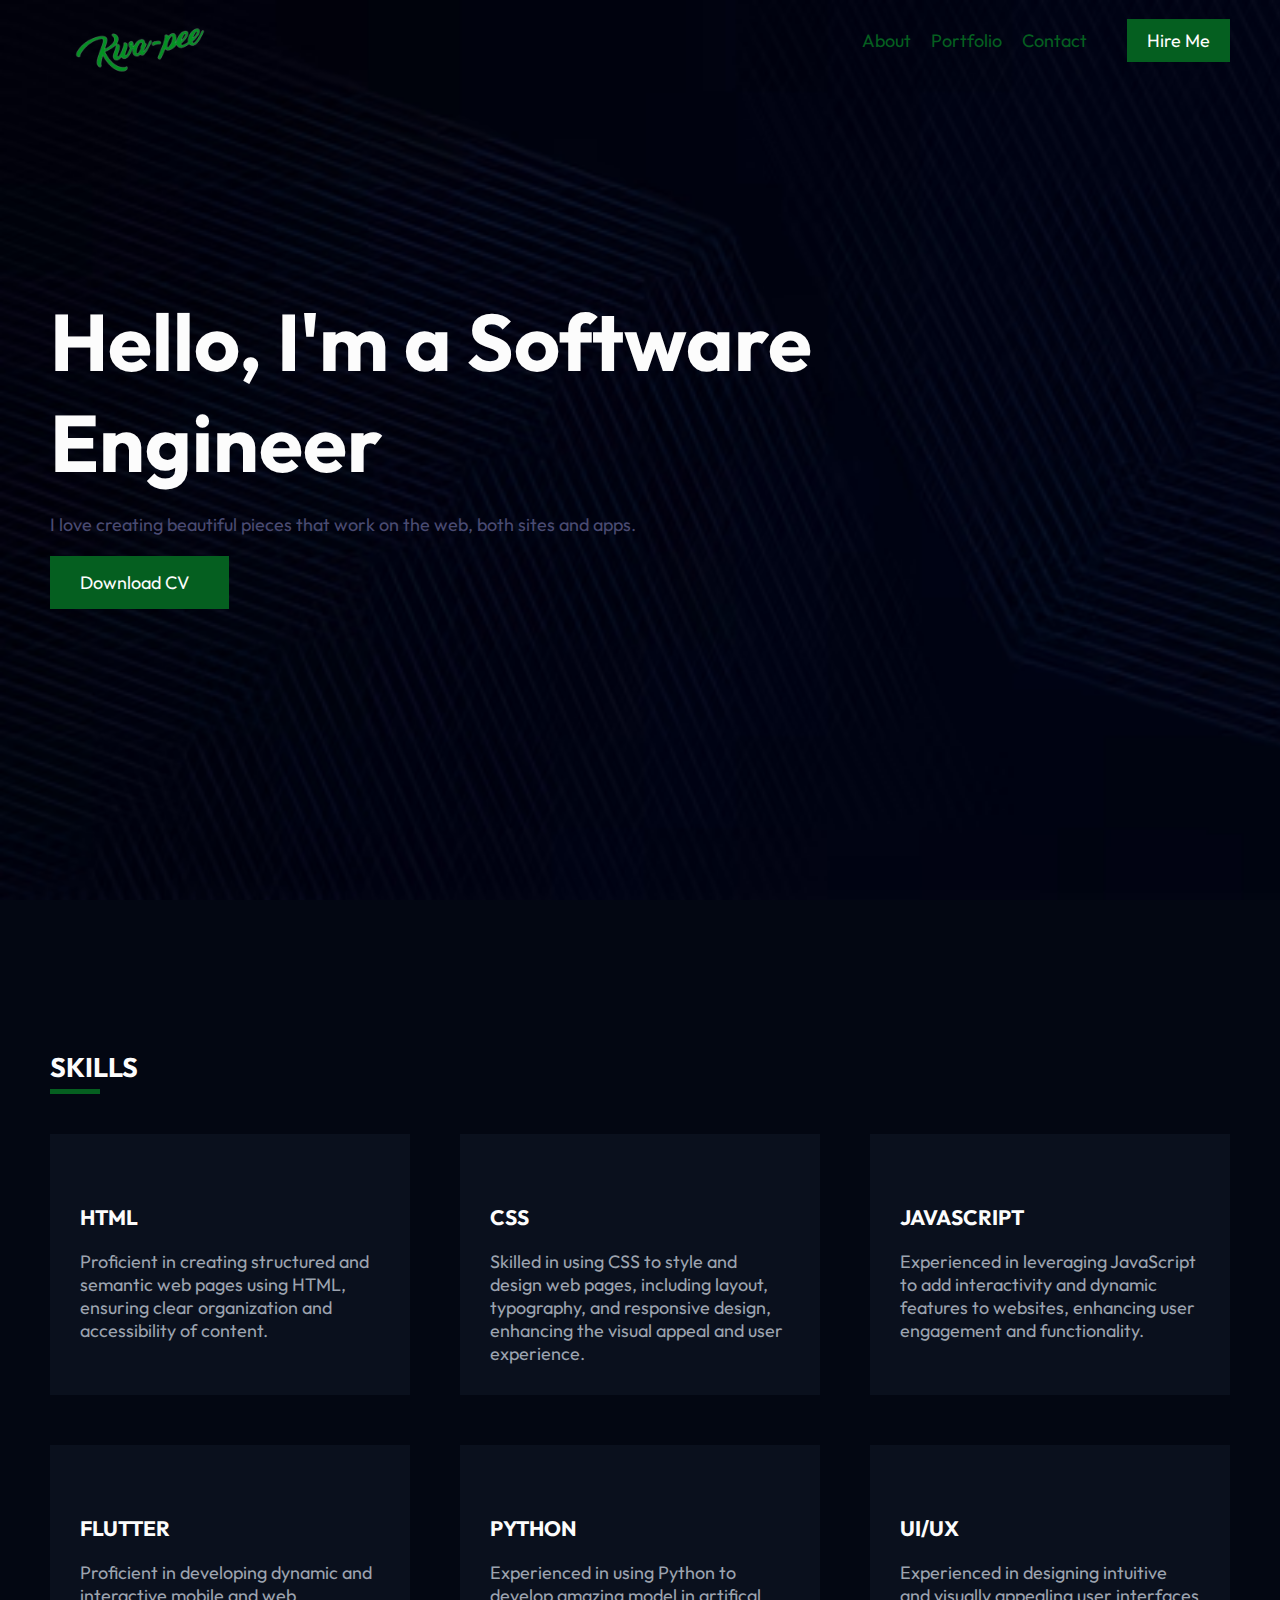
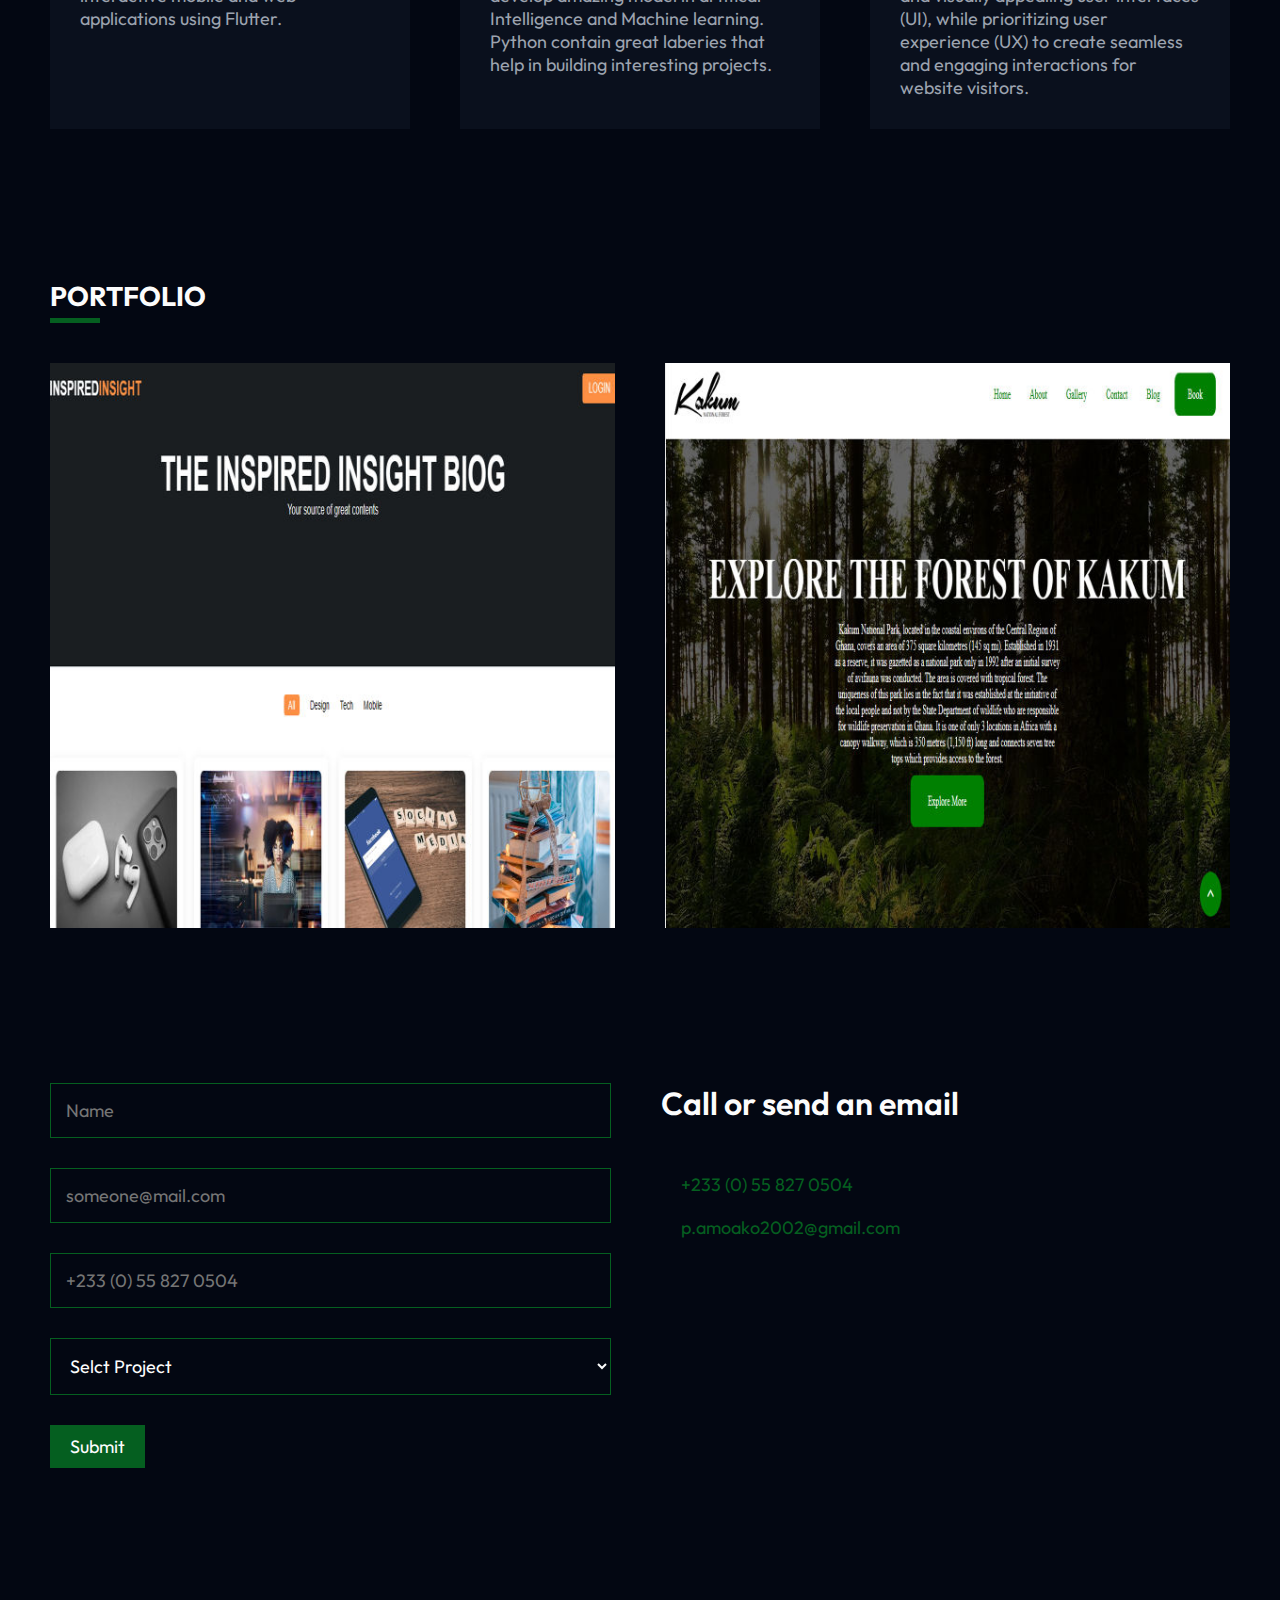
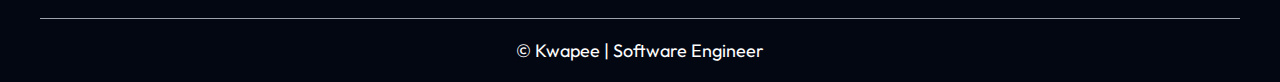
==== index.html @ c7f82cda "initial commit" ====
<!DOCTYPE html>
<html lang="en">
  <head>
    <meta charset="UTF-8" />
    <meta name="viewport" content="width=device-width, initial-scale=1.0" />
    <title>Perry the Developer</title>
    <link rel="stylesheet" href="style.css" />
  </head>
  <body>
    <!-- Header Section -->
    <header class="header-section">
      <div class="header container">
        <a href="#"
          ><img src="assests/kwapee-light.png" alt="web developer" class="logo"
        /></a>
        <nav>
          <ul class="nav-items">
            <li class="nav-item">
              <a href="About.html">About</a>
            </li>
            <li class="nav-item">
              <a href="#Portfolio">Portfolio</a>
            </li>
            <li class="nav-item">
              <a href="#Contact">Contact</a>
            </li>
            <div class="header-buttons">
              <i class="lni lni-sun theme-toggle"></i>
              <a href="tel:233558270504" class="btn">Hire Me</a>
            </div>
          </ul>
        </nav>

        <i class="lni lni-menu menu-toggle"></i>
      </div>
    </header>

    <!-- Hero Section -->
    <section class="hero-section">
      <div class="hero container">
        <h1 class="hero-title">Hello, I'm a Software Engineer</h1>
        <p class="hero-description">
          I love creating beautiful pieces that work on the web, both sites and
          apps.
        </p>
        <a
          href="https://drive.google.com/file/d/1Ja8MPy42y8ei0fwzzyGLXBpsBFJYkyeW/view?usp=sharing"
          class="btn"
          >Download CV <i class="lni lni-download"></i
        ></a>
      </div>
    </section>

    <!-- Skills Section -->
    <section class="skills-section">
      <div class="skills container">
        <h2 class="section-title">SKILLS</h2>
        <div class="skill-cards">
          <div class="card">
            <i class="lni lni-html5"></i>
            <h3 class="skill-title">HTML</h3>
            <p class="skill-description">
              Proficient in creating structured and semantic web pages using
              HTML, ensuring clear organization and accessibility of content.
            </p>
          </div>
          <div class="card">
            <i class="lni lni-css3"></i>
            <h3 class="skill-title">CSS</h3>
            <p class="skill-description">
              Skilled in using CSS to style and design web pages, including
              layout, typography, and responsive design, enhancing the visual
              appeal and user experience.
            </p>
          </div>
          <div class="card">
            <i class="lni lni-javascript"></i>
            <h3 class="skill-title">JAVASCRIPT</h3>
            <p class="skill-description">
              Experienced in leveraging JavaScript to add interactivity and
              dynamic features to websites, enhancing user engagement and
              functionality.
            </p>
          </div>
          <div class="card">
            <i class="lni lni-flutter"></i>
            <h3 class="skill-title">FLUTTER</h3>
            <p class="skill-description">
              Proficient in developing dynamic and interactive mobile and web
              applications using Flutter.
            </p>
          </div>
          <div class="card">
            <i class="lni lni-python"></i>
            <h3 class="skill-title">PYTHON</h3>
            <p class="skill-description">
              Experienced in using Python to develop amazing model in artifical
              Intelligence and Machine learning. Python contain great laberies
              that help in building interesting projects.
            </p>
          </div>
          <div class="card">
            <i class="lni lni-ux"></i>
            <h3 class="skill-title">UI/UX</h3>
            <p class="skill-description">
              Experienced in designing intuitive and visually appealing user
              interfaces (UI), while prioritizing user experience (UX) to create
              seamless and engaging interactions for website visitors.
            </p>
          </div>
        </div>
      </div>
    </section>

    <!-- Portfolio Section -->
    <section class="portfolio-section" id="Portfolio">
      <div class="portfolio container">
        <h2 class="section-title">PORTFOLIO</h2>
        <div class="portfolio-items">
          <div class="portfolio-item">
            <img src="assests/blog.jpg" />
            <div class="portfolio-detail">
              <p class="item-name">Blog Website</p>
              <p class="item-description">
                The Inspired Insight Blog is my maiden project after finishing
                my Software egineering program. It contains contents from tech,
                design and mobile with indepth description of the chosen topic
                in each feild.
              </p>
              <a href="https://kwapee.github.io/Blog/" target="_blank"
                >Check it out <i class="lni lni-arrow-right"></i
              ></a>
            </div>
          </div>

          <div class="portfolio-item">
            <img src="assests/kakum.jpg" />
            <div class="portfolio-detail">
              <p class="item-name">Tourist Site Website</p>
              <p class="item-description">
                Kakum National Park, located in the coastal environs of the
                Central Region of Ghana, covers an area of 375 square kilometres
                (145 sq mi). Established in 1931 as a reserve, it was gazetted
                as a national park only in 1992 after an initial survey of
                avifauna was conducted. The area is covered with tropical
                forest.
              </p>
              <a href="https://kwapee.github.io/project/" target="_blank"
                >Check it out <i class="lni lni-arrow-right"></i
              ></a>
            </div>
          </div>
    </section>

    <!-- Contact Section -->
    <section class="contact-section" id="Contact">
      <div class="contact container">
        <form action="#" class="contact-form">
          <input type="text" placeholder="Name" />
          <input type="email" placeholder="someone@mail.com" />
          <input type="tel" placeholder="+233 (0) 55 827 0504" />
          <select>
            <option disabled selected>Selct Project</option>
            <option value="webdev">Website Development</option>
            <option value="mobdev">Mobile App Development</option>
            <option value="consult">Consultation</option>
            <option value="enquiry">General Enquiry</option>
          </select>
          <button class="btn">Submit</button>
        </form>
        <div class="contact-details">
          <p>Call or send an email</p>
          <div class="phone">
            <i class="lni lni-phone"></i>
            <div class="phone-numbers">
              <a href="tel:233558270504">+233 (0) 55 827 0504</a>
            </div>
          </div>
          <div class="email">
            <i class="lni lni-envelope"></i>
            <a href="mailto:p.amoako2002@gmail.com">p.amoako2002@gmail.com</a>
          </div>
        </div>
      </div>
    </section>

    <footer class="footer-section">
      <div class="footer container">
        <p class="footer-text">&copy; Kwapee | Software Engineer</p>
      </div>
    </footer>

    <script>
      // Menu Toggle
      let menuBtn = document.querySelector(".menu-toggle");
      let navMenu = document.querySelector("nav");

      menuBtn.addEventListener("click", () => {
        if (!navMenu.classList.contains("open")) {
          navMenu.classList.add("open");
          menuBtn.classList.remove("lni-menu");
          menuBtn.classList.add("lni-close");
        } else {
          navMenu.classList.remove("open");
          menuBtn.classList.remove("lni-close");
          menuBtn.classList.add("lni-menu");
        }
      });

      let logo = document.querySelector(".logo");

      let themeBtn = document.querySelector(".theme-toggle");

      themeBtn.addEventListener("click", () => {
        if (!document.body.classList.contains("light")) {
          document.body.classList.add("light");
          logo.src = "assests/kwapee-dark-min.png";
          localStorage.setItem("theme", "light");
        } else {
          document.body.classList.remove("light");
          logo.src = "assests/kwapee-light.png";
          localStorage.removeItem("theme");
        }
      });

      theme = localStorage.getItem("theme");
      if (theme) {
        document.body.classList.add("light");
        logo.src = "assests/kwapee-dark-min.png";
        localStorage.setItem("theme", "light");
      }
    </script>
  </body>
</html>
---- style.css ----
@import url("https://fonts.googleapis.com/css2?family=Outfit:wght@100..900&display=swap");
@import url("https://cdn.lineicons.com/4.0/lineicons.css");

* {
  margin: 0;
  padding: 0;
  outline: 0;
  box-sizing: border-box;
}

:root {
  --clr-dark: #030712;
  --clr-m-dark: #0a101d;
  --clr-m2-dark: rgba(10, 16, 29, 0.938);
  --clr-light: #fcfcfc;
  --clr-m-light: #9ca3af;
  --clr-gray: #4a4b72;
  --clr-rose:#055f20;
  --bg-image: url("assests/bg.avif");
}

body {
  background: var(--clr-dark);
  color: var(--clr-light);
}

body.light {
  --clr-light: #030712;
  --clr-m-light: #0a101d;
  --clr-m2-dark: rgba(175, 184, 204, 0.938);
  --clr-dark: #fcfcfc;
  --clr-m-dark: #d7dadf;
  --clr-gray: #4a4b72;
  --clr-rose: #055f20;
  --bg-image: url("assests/bg-light.jpg");
}

body,
input,
button,
select {
  font-size: 1.125rem;
  font-family: "Outfit", sans-serif;
}

button {
  cursor: pointer;
  border: none;
}

.container {
  max-width: 1200px;
  margin: 0 auto;
  padding: 0 10px;
}

a {
  text-decoration: none;
  color: var(--clr-rose);
  display: flex;
  align-items: center;
}

.btn {
  padding: 10px 20px;
  background-color: var(--clr-rose);
  color: #fcfcfc;
}

a i,
.btn i {
  margin-left: 10px;
  transition: 0.2s;
}

a:hover i {
  margin-left: 15px;
}

section {
  margin-bottom: 150px;
}

/* Header Style */
.header {
  display: flex;
  align-items: center;
  justify-content: space-between;
  height: 80px;
}

.logo {
    margin-top: 35px;
  width: 200px;
}

.nav-items {
  list-style: none;
  display: flex;
  justify-content: center;
  align-items: center;
  gap: 20px;
}

.header-buttons {
  display: flex;
  align-items: center;
  gap: 20px;
}

.menu-toggle,
.theme-toggle {
  cursor: pointer;
}

.menu-toggle {
  display: none;
}

/* Hero Style */

.hero {
  height: 100dvh;
  display: flex;
  flex-direction: column;
  justify-content: center;
  align-items: flex-start;
  gap: 20px;
  margin-top: -80px;
}

.hero-section {
  background-image: var(--bg-image);
  background-size: cover;
}

.hero .btn {
  padding: 15px 30px;
}

.hero-title {
  font-size: 5rem;
  max-width: 15ch;
}

.hero-description {
  color: var(--clr-gray);
}

.section-title {
  position: relative;
  margin-bottom: 50px;
}
.section-title::after {
  position: absolute;
  content: "";
  height: 5px;
  width: 50px;
  background-color: var(--clr-rose);
  bottom: -10px;
  left: 0;
}

.skill-cards {
  display: grid;
  grid-template-columns: 1fr 1fr 1fr;
  gap: 50px;
}

.card {
  background-color: var(--clr-m-dark);
  padding: 30px;
  display: flex;
  flex-direction: column;
  gap: 20px;
}

.card i {
  font-size: 3rem;
  color: var(--clr-rose);
  margin-top: 20px;
}

.skill-description {
  color: var(--clr-m-light);
}

/* Portfolio Style */

.portfolio-items {
  display: grid;
  grid-template-columns: 1fr 1fr;
  gap: 50px;
}

.portfolio-item {
  position: relative;
  overflow: hidden;
}

.portfolio-item img {
  width: 100%;
}

.portfolio-detail {
  position: absolute;
  bottom: -100%;
  left: 0;
  width: 100%;
  height: 100%;
  display: flex;
  flex-direction: column;
  justify-content: center;
  gap: 20px;
  padding: 50px;
  background-color: var(--clr-m2-dark);
  color: var(--clr-light);
  overflow: hidden;
  transition: 0.5s;
}

.portfolio-item:hover .portfolio-detail {
  bottom: 0;
}

.portfolio-detail .item-name {
  font-size: 3rem;
  font-weight: 800;
}

/* Contact Form Style */

.contact {
  display: flex;
  gap: 50px;
}

.contact > * {
  flex-grow: 1;
}

.contact-form {
  display: flex;
  flex-direction: column;
  align-items: flex-start;
  gap: 30px;
}

.contact-form input,
.contact-form select {
  padding: 15px;
  border: 1px solid var(--clr-rose);
  background-color: transparent;
  color: var(--clr-light);
  width: 100%;
}

.contact-form select option {
  background-color: var(--clr-dark);
}

.contact-details .phone,
.contact-details .email {
  display: flex;
  justify-content: flex-start;
  align-items: start;
  gap: 20px;
  margin-bottom: 20px;
}

.contact-details p {
  font-size: 2rem;
  font-weight: 600;
  margin-bottom: 50px;
}

.contact-details i {
  font-size: 1.5rem;
}

/* Footer Style */
.footer {
  border-top: 1px solid var(--clr-m-light);
  padding-top: 20px;
  padding-bottom: 20px;
}

.footer-text {
  text-align: center;
}

/* RESPONSIVE */

@media screen and (max-width: 768px) {
  .hero-title {
    font-size: 3rem;
  }

  .skill-cards {
    grid-template-columns: 1fr 1fr;
  }

  .contact {
    flex-direction: column;
  }
}

@media screen and (max-width: 640px) {
  .container {
    width: 100%;
  }

  .menu-toggle {
    display: block;
  }

  nav {
    display: none;
    position: absolute;
    top: 80px;
    left: 0;
    width: 100%;
    background-color: var(--clr-dark);
    height: 100%;
    padding-top: 100px;
  }

  nav.open {
    display: block;
  }

  .nav-items {
    flex-direction: column;
  }

  .header-buttons {
    flex-direction: column-reverse;
  }

  .hero-title {
    font-size: 1.5rem;
  }

  .skill-cards {
    grid-template-columns: 1fr;
  }

  .portfolio-items {
    grid-template-columns: 1fr;
  }
}
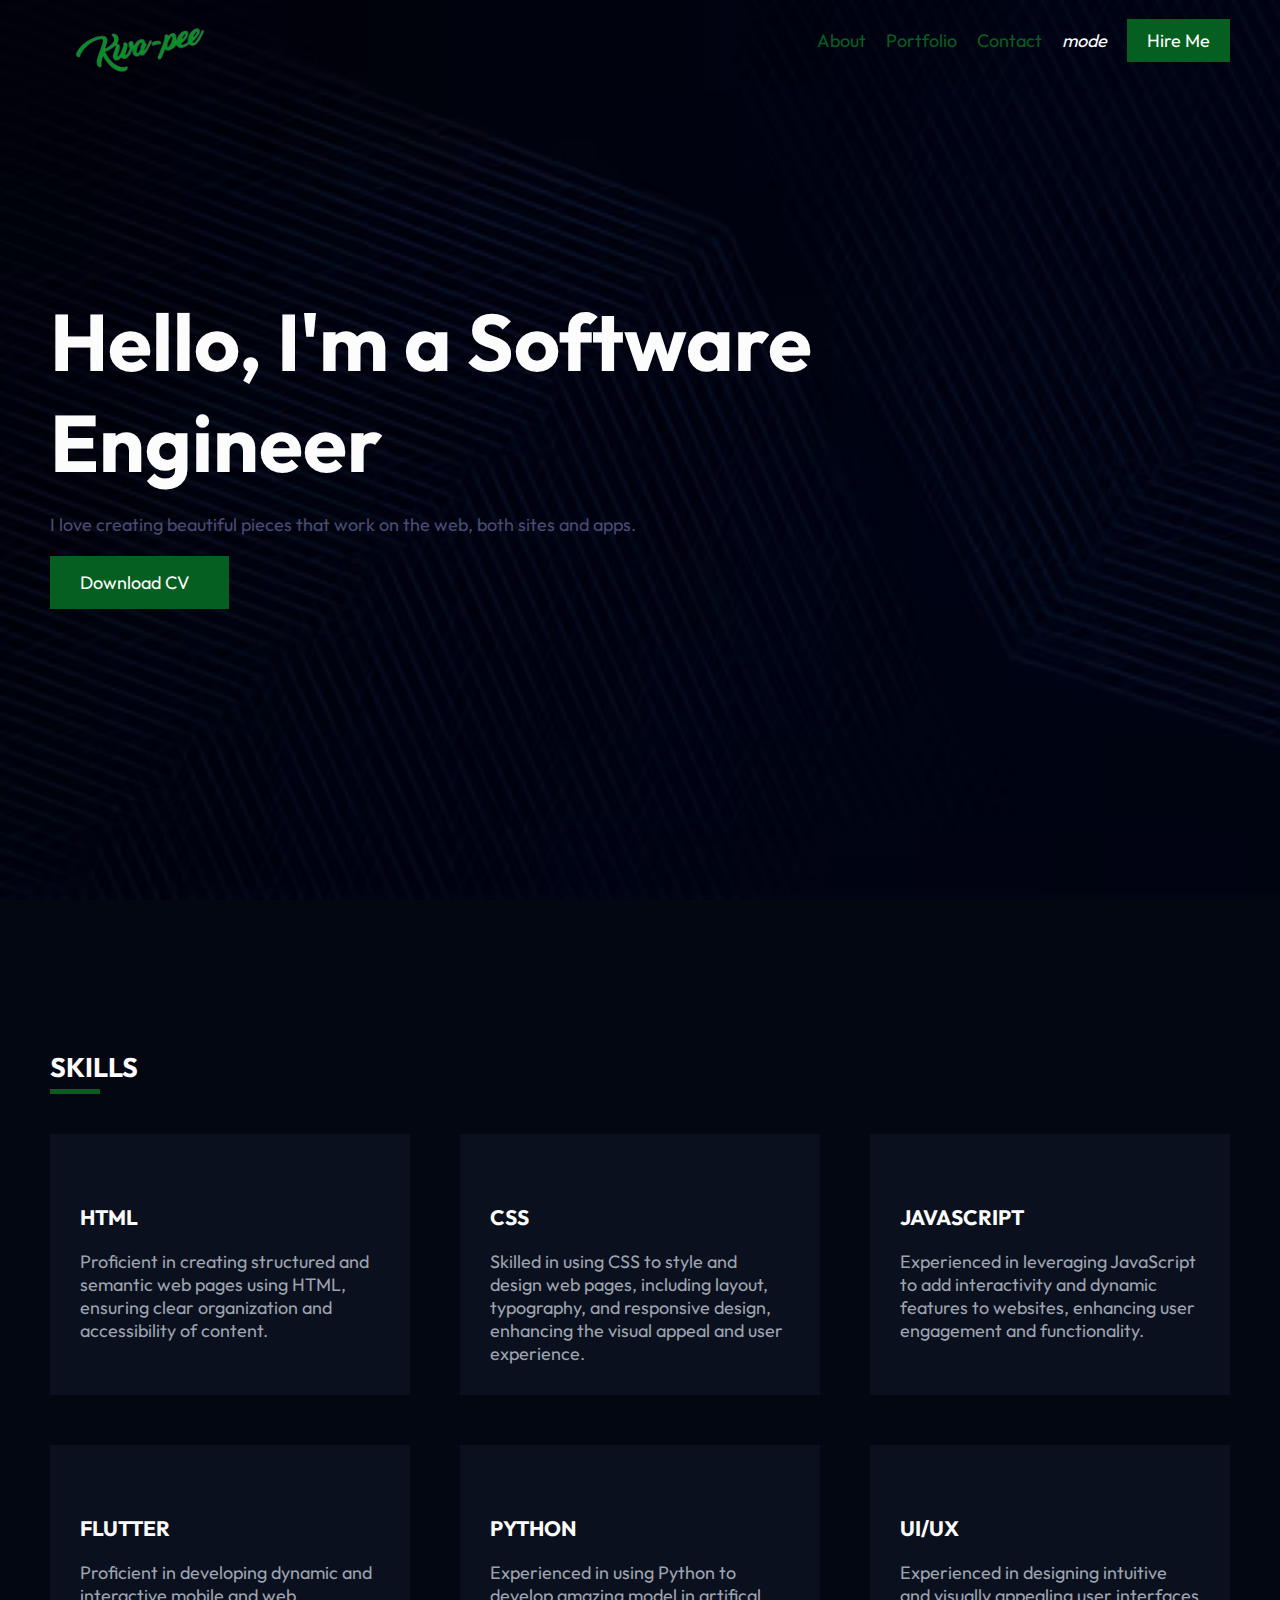
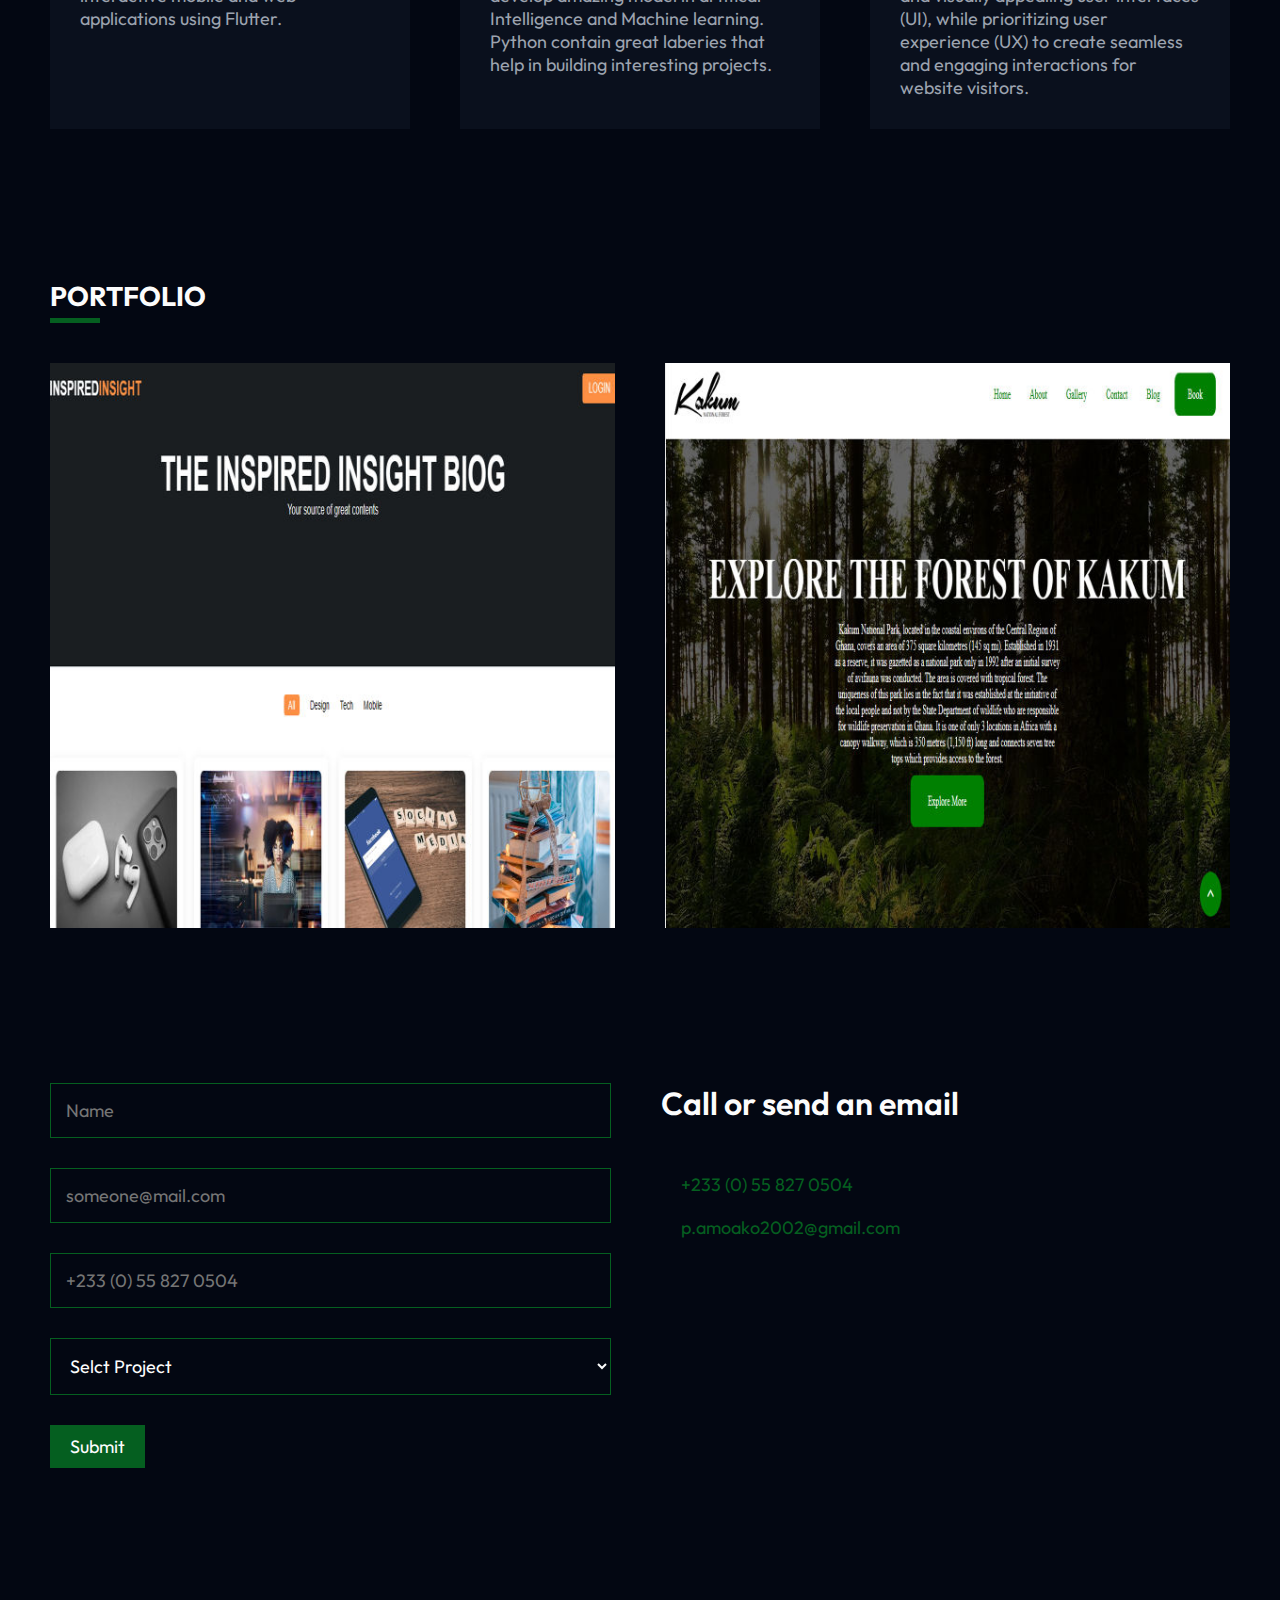
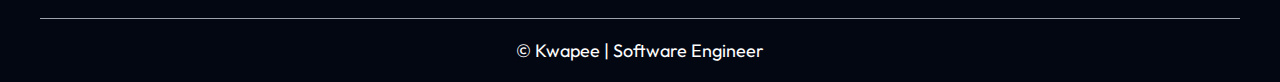
==== commit cf38779a: "update" ====
--- a/index.html
+++ b/index.html
@@ -25,7 +25,7 @@
               <a href="#Contact">Contact</a>
             </li>
             <div class="header-buttons">
-              <i class="lni lni-sun theme-toggle"></i>
+              <i class="lni lni-sun theme-toggle">mode</i>
               <a href="tel:233558270504" class="btn">Hire Me</a>
             </div>
           </ul>
@@ -140,9 +140,7 @@
               <p class="item-description">
                 Kakum National Park, located in the coastal environs of the
                 Central Region of Ghana, covers an area of 375 square kilometres
-                (145 sq mi). Established in 1931 as a reserve, it was gazetted
-                as a national park only in 1992 after an initial survey of
-                avifauna was conducted. The area is covered with tropical
+                (145 sq mi). The area is covered with tropical
                 forest.
               </p>
               <a href="https://kwapee.github.io/project/" target="_blank"
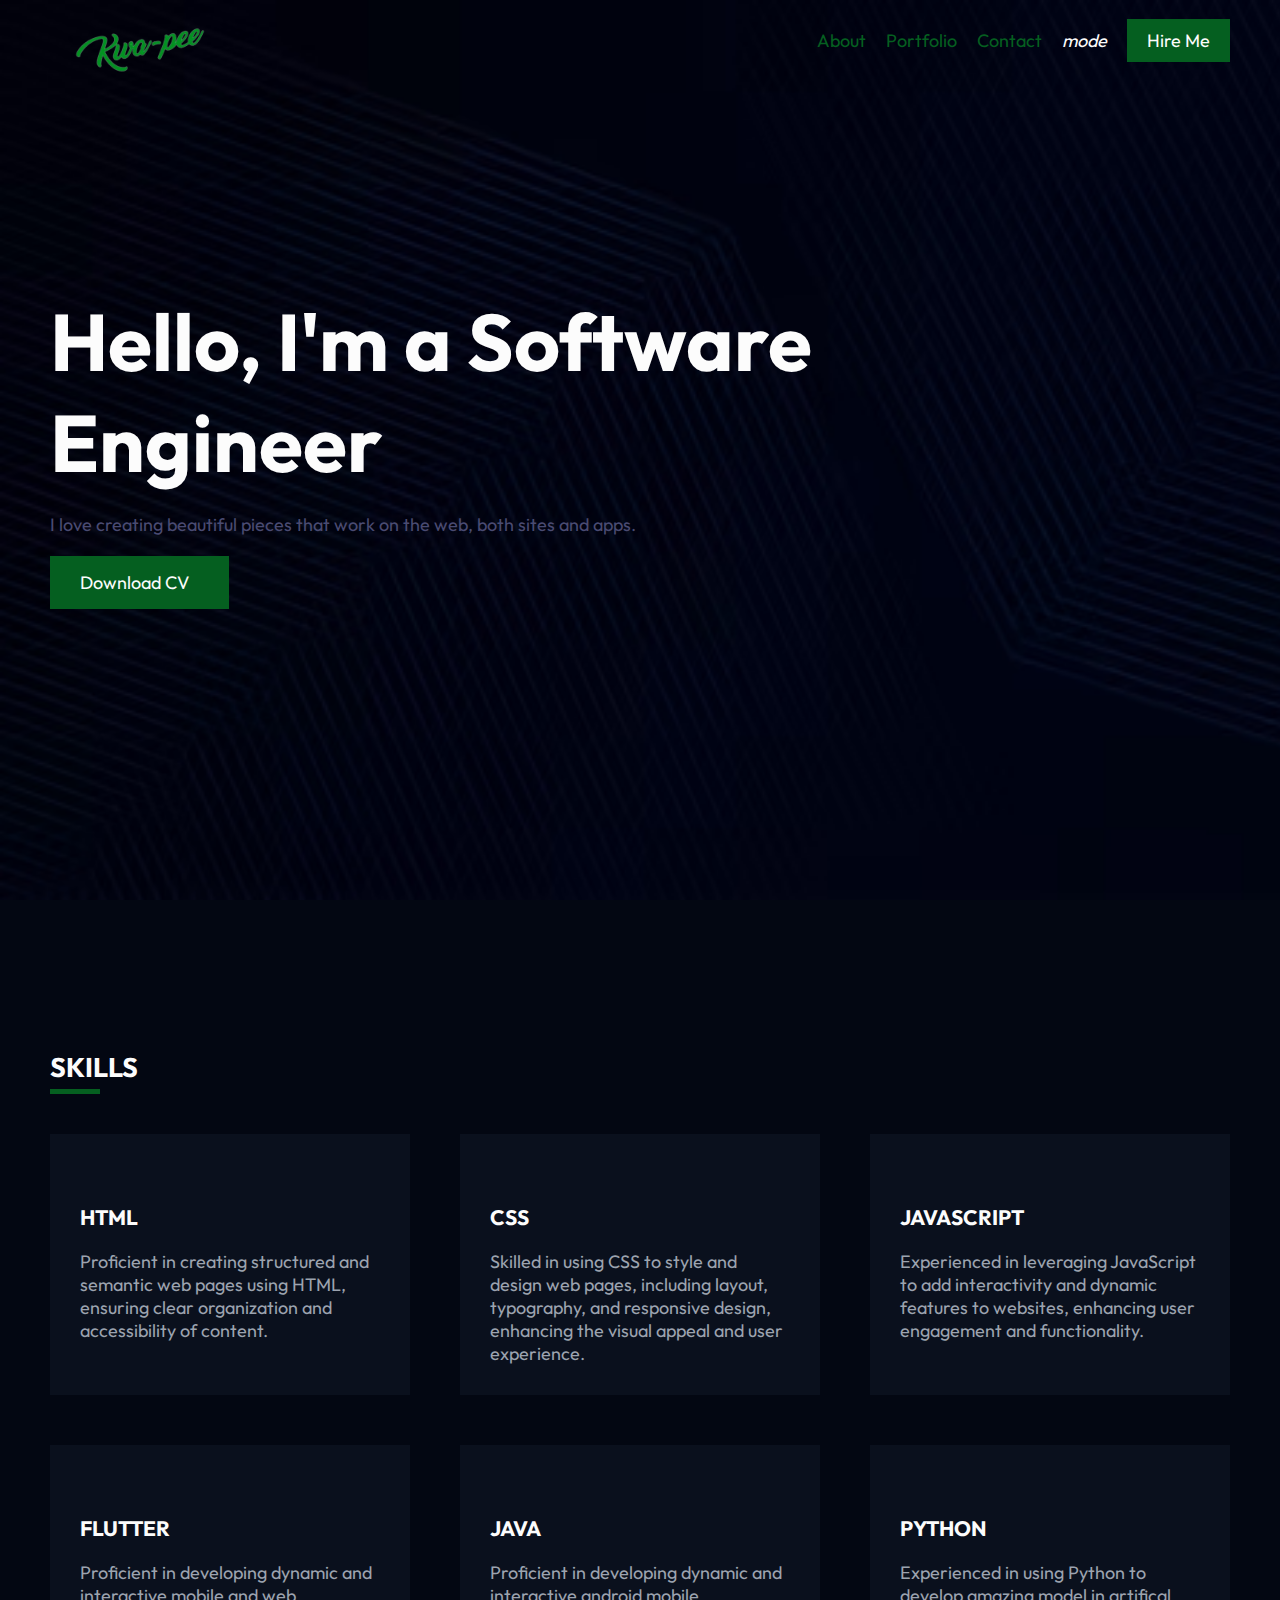
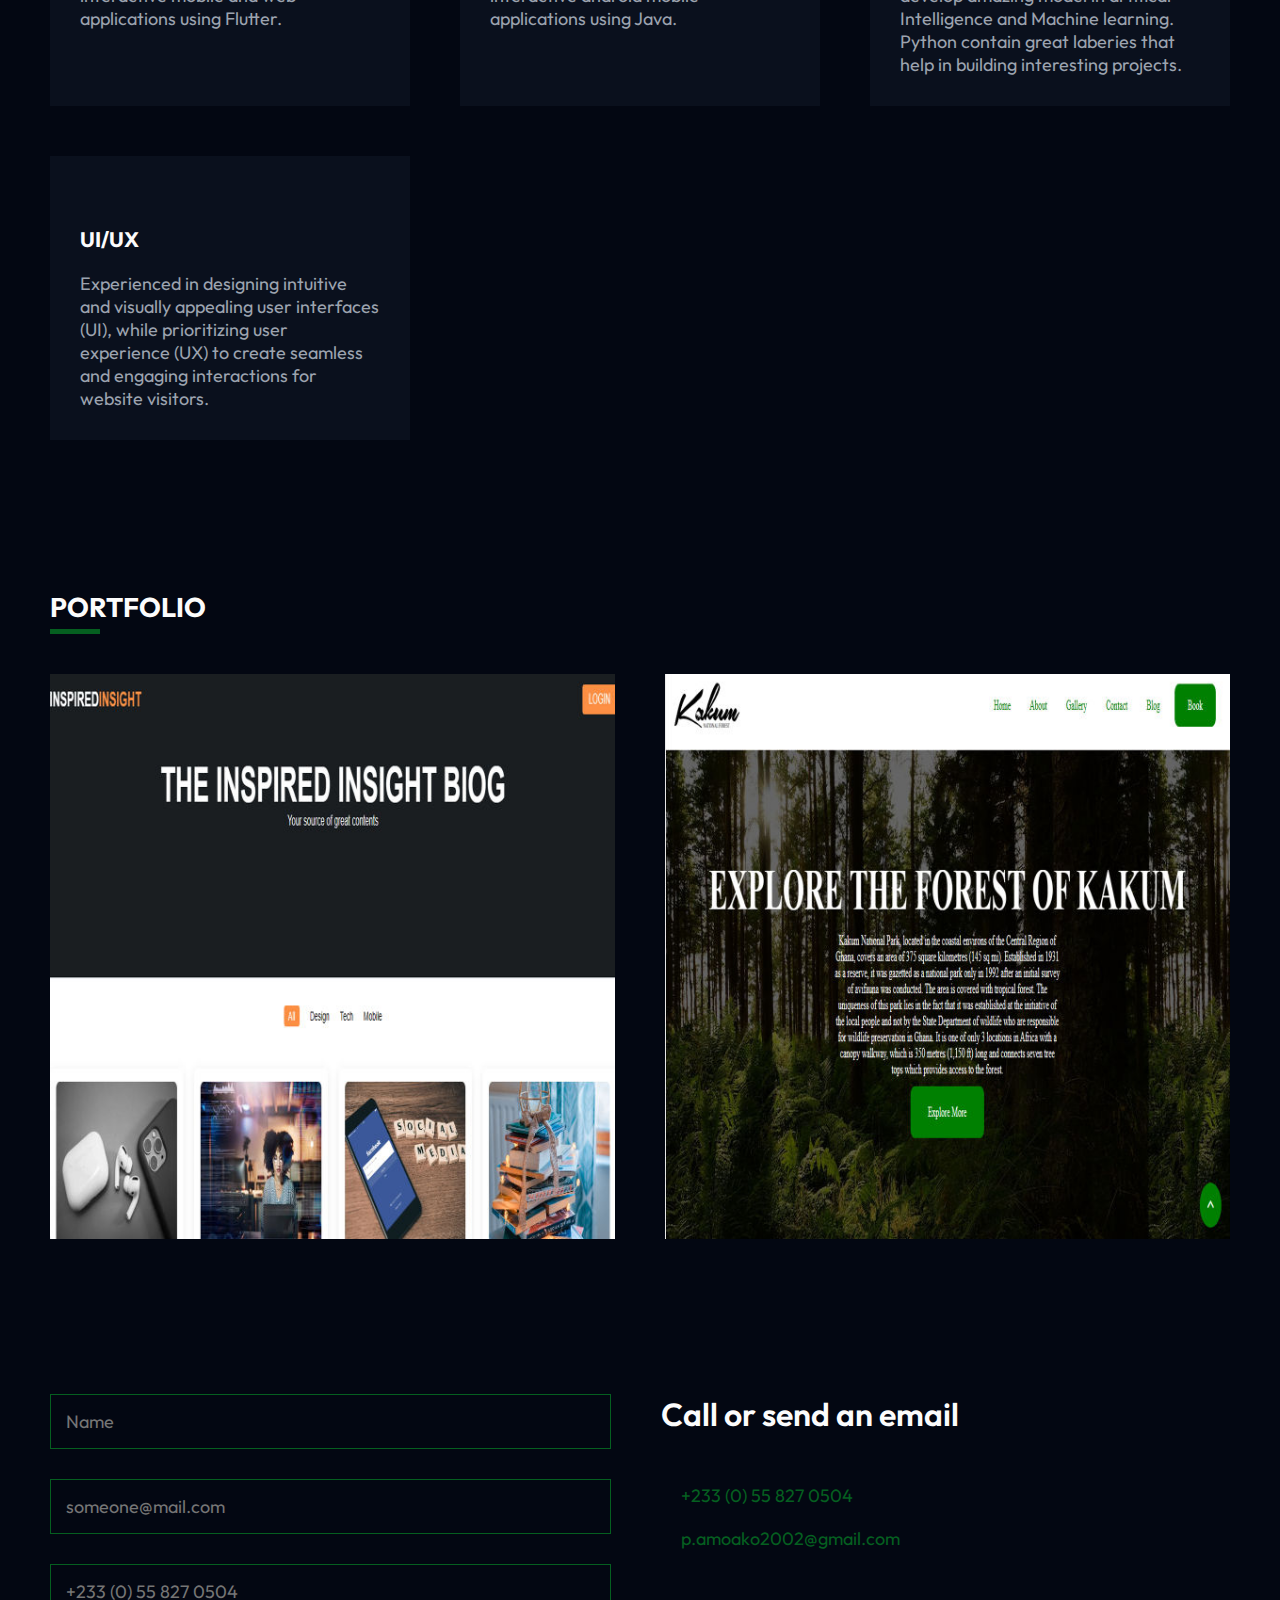
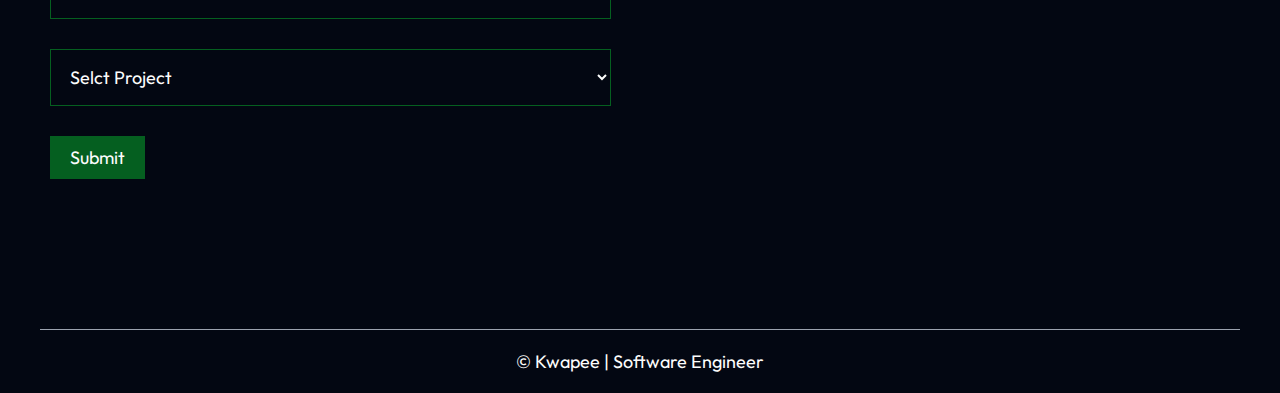
==== commit aa9d0c2e: "update" ====
--- a/index.html
+++ b/index.html
@@ -44,7 +44,7 @@
           apps.
         </p>
         <a
-          href="https://drive.google.com/file/d/1Ja8MPy42y8ei0fwzzyGLXBpsBFJYkyeW/view?usp=sharing"
+          href="https://drive.google.com/file/d/1lOZhTDZyB4e2FInDkGAjXsKXJE0qLbNN/view?usp=drivesdk"
           class="btn"
           >Download CV <i class="lni lni-download"></i
         ></a>
@@ -88,6 +88,14 @@
             <p class="skill-description">
               Proficient in developing dynamic and interactive mobile and web
               applications using Flutter.
+            </p>
+          </div>
+          <div class="card">
+            <i class="lni lni-java"></i>
+            <h3 class="skill-title">JAVA</h3>
+            <p class="skill-description">
+              Proficient in developing dynamic and interactive android mobile
+              applications using Java.
             </p>
           </div>
           <div class="card">
